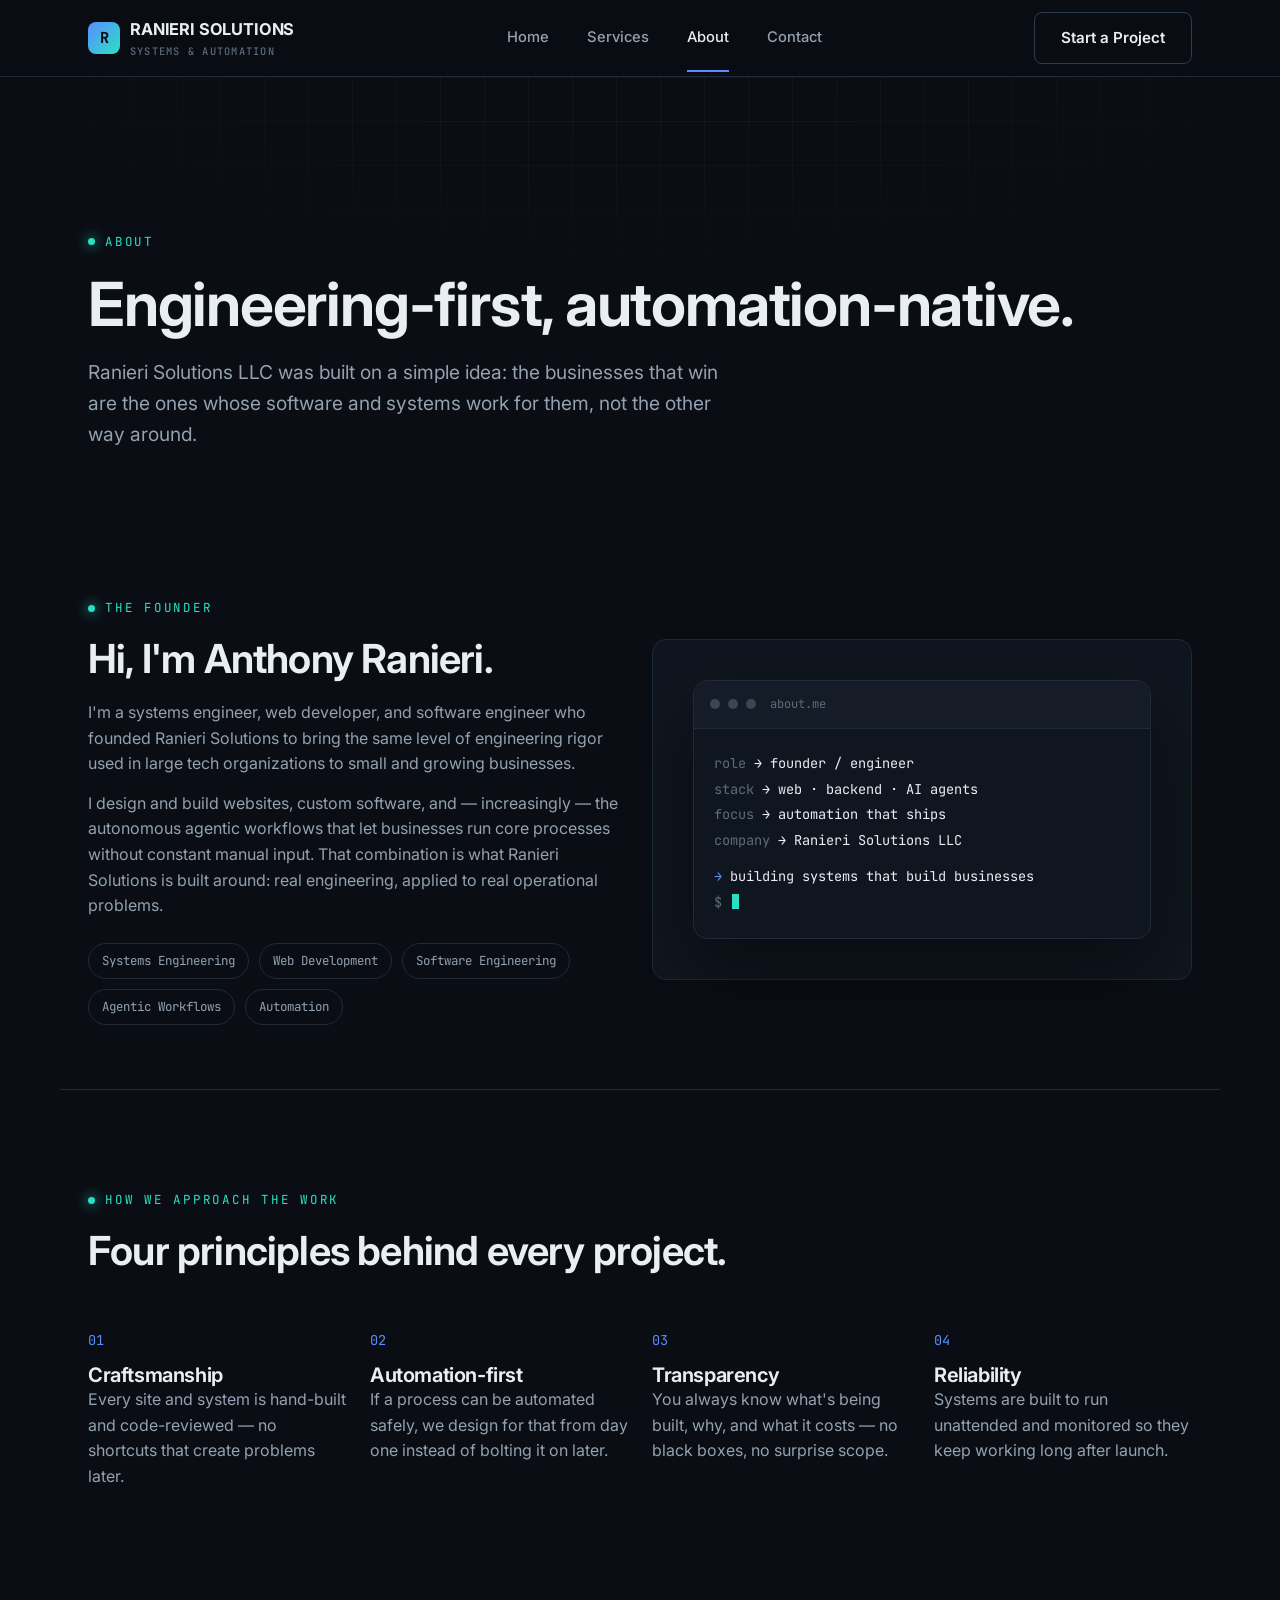
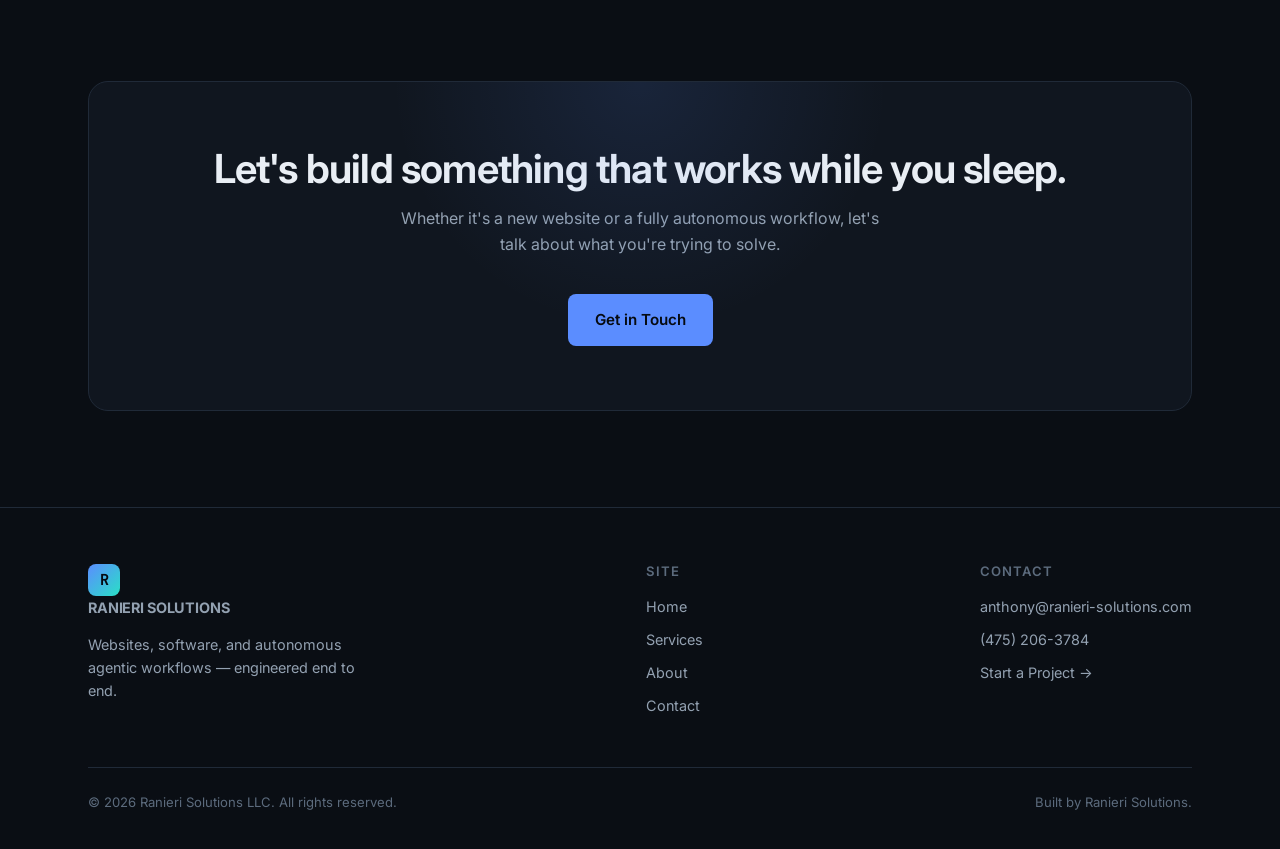
==== about.html @ 001a7ac8 "Initial commit: Ranieri Solutions LLC marketing site Static multi-page site (Home, Services, About, " ====
<!DOCTYPE html>
<html lang="en">
<head>
<meta charset="UTF-8">
<meta name="viewport" content="width=device-width, initial-scale=1.0">
<title>About — Ranieri Solutions LLC</title>
<meta name="description" content="Ranieri Solutions LLC is a systems, software, and automation engineering company built to bring modern software and AI-driven workflows to growing businesses.">
<link rel="icon" type="image/svg+xml" href="assets/favicon.svg">
<link rel="preconnect" href="https://fonts.googleapis.com">
<link rel="preconnect" href="https://fonts.gstatic.com" crossorigin>
<link href="https://fonts.googleapis.com/css2?family=Inter:wght@400;500;600;650;700;800&family=JetBrains+Mono:wght@400;500;600;700&display=swap" rel="stylesheet">
<link rel="stylesheet" href="css/style.css">
</head>
<body>

<header class="site-header">
  <div class="container nav">
    <a href="index.html" class="logo">
      <span class="logo-mark">R</span>
      <span>
        RANIERI SOLUTIONS
        <span class="logo-sub">Systems &amp; Automation</span>
      </span>
    </a>
    <nav class="nav-links">
      <a href="index.html">Home</a>
      <a href="services.html">Services</a>
      <a href="about.html" class="active">About</a>
      <a href="contact.html">Contact</a>
    </nav>
    <div class="nav-right">
      <a href="contact.html" class="btn btn-outline">Start a Project</a>
      <button class="nav-toggle" aria-label="Toggle menu">
        <span></span><span></span><span></span>
      </button>
    </div>
  </div>
</header>

<main>

  <section class="page-header">
    <div class="grid-bg"></div>
    <div class="container">
      <span class="eyebrow">About</span>
      <h1>Engineering-first, automation-native.</h1>
      <p class="lead">Ranieri Solutions LLC was built on a simple idea: the businesses that win are the ones whose software and systems work for them, not the other way around.</p>
    </div>
  </section>

  <section class="tight">
    <div class="container grid-2" style="align-items:center;">
      <div class="reveal">
        <span class="eyebrow">The founder</span>
        <h2>Hi, I'm Anthony Ranieri.</h2>
        <p style="margin-top:18px;">I'm a systems engineer, web developer, and software engineer who founded Ranieri Solutions to bring the same level of engineering rigor used in large tech organizations to small and growing businesses.</p>
        <p style="margin-top:14px;">I design and build websites, custom software, and — increasingly — the autonomous agentic workflows that let businesses run core processes without constant manual input. That combination is what Ranieri Solutions is built around: real engineering, applied to real operational problems.</p>
        <div class="tag-row">
          <span class="tag">Systems Engineering</span>
          <span class="tag">Web Development</span>
          <span class="tag">Software Engineering</span>
          <span class="tag">Agentic Workflows</span>
          <span class="tag">Automation</span>
        </div>
      </div>
      <div class="about-photo-block reveal">
        <div class="terminal">
          <div class="terminal-bar">
            <span class="terminal-dot"></span>
            <span class="terminal-dot"></span>
            <span class="terminal-dot"></span>
            <span class="terminal-title">about.me</span>
          </div>
          <div class="terminal-body">
            <div><span class="c3">role</span> <span class="c4">→ founder / engineer</span></div>
            <div><span class="c3">stack</span> <span class="c4">→ web · backend · AI agents</span></div>
            <div><span class="c3">focus</span> <span class="c4">→ automation that ships</span></div>
            <div><span class="c3">company</span> <span class="c4">→ Ranieri Solutions LLC</span></div>
            <div style="margin-top:10px;"><span class="c2">→</span> <span class="c4">building systems that build businesses</span></div>
            <div><span class="c3">$</span> <span class="cursor"></span></div>
          </div>
        </div>
      </div>
    </div>
  </section>

  <hr class="divider container">

  <section>
    <div class="container">
      <div class="section-head reveal">
        <span class="eyebrow">How we approach the work</span>
        <h2>Four principles behind every project.</h2>
      </div>
      <div class="value-row">
        <div class="value-item reveal">
          <span class="num">01</span>
          <h3>Craftsmanship</h3>
          <p>Every site and system is hand-built and code-reviewed — no shortcuts that create problems later.</p>
        </div>
        <div class="value-item reveal">
          <span class="num">02</span>
          <h3>Automation-first</h3>
          <p>If a process can be automated safely, we design for that from day one instead of bolting it on later.</p>
        </div>
        <div class="value-item reveal">
          <span class="num">03</span>
          <h3>Transparency</h3>
          <p>You always know what's being built, why, and what it costs — no black boxes, no surprise scope.</p>
        </div>
        <div class="value-item reveal">
          <span class="num">04</span>
          <h3>Reliability</h3>
          <p>Systems are built to run unattended and monitored so they keep working long after launch.</p>
        </div>
      </div>
    </div>
  </section>

  <section>
    <div class="container">
      <div class="cta-band reveal">
        <h2>Let's build something that works while you sleep.</h2>
        <p>Whether it's a new website or a fully autonomous workflow, let's talk about what you're trying to solve.</p>
        <div class="hero-actions">
          <a href="contact.html" class="btn btn-primary">Get in Touch</a>
        </div>
      </div>
    </div>
  </section>

</main>

<footer>
  <div class="container">
    <div class="footer-top">
      <div class="footer-col" style="max-width:280px;">
        <a href="index.html" class="logo" style="margin-bottom:14px;">
          <span class="logo-mark">R</span>
          <span>RANIERI SOLUTIONS</span>
        </a>
        <p>Websites, software, and autonomous agentic workflows — engineered end to end.</p>
      </div>
      <div class="footer-col">
        <h4>Site</h4>
        <a href="index.html">Home</a>
        <a href="services.html">Services</a>
        <a href="about.html">About</a>
        <a href="contact.html">Contact</a>
      </div>
      <div class="footer-col">
        <h4>Contact</h4>
        <a href="mailto:anthony@ranieri-solutions.com">anthony@ranieri-solutions.com</a>
        <a href="tel:+14752063784">(475) 206-3784</a>
        <a href="contact.html">Start a Project →</a>
      </div>
    </div>
    <hr class="divider">
    <div class="footer-bottom" style="margin-top:24px;">
      <span>© <span id="year"></span> Ranieri Solutions LLC. All rights reserved.</span>
      <span>Built by Ranieri Solutions.</span>
    </div>
  </div>
</footer>

<script src="js/main.js"></script>
</body>
</html>
---- css/style.css ----
/* ===== Tokens ===== */
:root {
  --bg: #0a0e14;
  --bg-elev: #10161f;
  --bg-elev-2: #151c27;
  --border: #202a38;
  --border-hover: #2e3c4e;
  --text: #e9eef4;
  --text-dim: #93a1b1;
  --text-faint: #5c6b7d;
  --accent: #5b8dff;
  --accent-2: #29e0c6;
  --accent-soft: rgba(91, 141, 255, 0.12);
  --radius: 14px;
  --radius-sm: 8px;
  --container: 1160px;
  --font-body: 'Inter', -apple-system, BlinkMacSystemFont, 'Segoe UI', sans-serif;
  --font-mono: 'JetBrains Mono', ui-monospace, SFMono-Regular, Menlo, monospace;
}

* { box-sizing: border-box; margin: 0; padding: 0; }

html { scroll-behavior: smooth; }

body {
  background: var(--bg);
  color: var(--text);
  font-family: var(--font-body);
  line-height: 1.6;
  -webkit-font-smoothing: antialiased;
  overflow-x: hidden;
}

img, svg { display: block; max-width: 100%; }

a { color: inherit; text-decoration: none; }

ul { list-style: none; }

.container {
  max-width: var(--container);
  margin: 0 auto;
  padding: 0 28px;
}

.eyebrow {
  display: inline-flex;
  align-items: center;
  gap: 10px;
  font-family: var(--font-mono);
  font-size: 12.5px;
  letter-spacing: 0.14em;
  text-transform: uppercase;
  color: var(--accent-2);
  margin-bottom: 18px;
}

.eyebrow::before {
  content: '';
  width: 7px;
  height: 7px;
  border-radius: 50%;
  background: var(--accent-2);
  box-shadow: 0 0 12px var(--accent-2);
}

h1, h2, h3, h4 {
  font-weight: 650;
  letter-spacing: -0.02em;
  line-height: 1.15;
}

h1 { font-size: clamp(2.4rem, 5vw, 3.8rem); }
h2 { font-size: clamp(1.8rem, 3.2vw, 2.5rem); }
h3 { font-size: 1.25rem; }

p { color: var(--text-dim); }

.lead {
  font-size: clamp(1.05rem, 1.5vw, 1.2rem);
  color: var(--text-dim);
  max-width: 640px;
}

/* ===== Background grid texture ===== */
.grid-bg {
  position: absolute;
  inset: 0;
  background-image:
    linear-gradient(to right, rgba(255,255,255,0.035) 1px, transparent 1px),
    linear-gradient(to bottom, rgba(255,255,255,0.035) 1px, transparent 1px);
  background-size: 44px 44px;
  -webkit-mask-image: radial-gradient(ellipse 70% 60% at 50% 0%, #000 20%, transparent 75%);
  mask-image: radial-gradient(ellipse 70% 60% at 50% 0%, #000 20%, transparent 75%);
  pointer-events: none;
}

/* ===== Buttons ===== */
.btn {
  display: inline-flex;
  align-items: center;
  justify-content: center;
  gap: 8px;
  padding: 13px 26px;
  border-radius: var(--radius-sm);
  font-weight: 600;
  font-size: 0.95rem;
  border: 1px solid transparent;
  cursor: pointer;
  transition: transform 0.15s ease, border-color 0.15s ease, background 0.15s ease, box-shadow 0.15s ease;
  white-space: nowrap;
}

.btn-primary {
  background: var(--accent);
  color: #060a10;
  box-shadow: 0 0 0 0 rgba(91,141,255,0);
}

.btn-primary:hover {
  transform: translateY(-1px);
  box-shadow: 0 8px 24px rgba(91,141,255,0.35);
}

.btn-outline {
  background: transparent;
  border-color: var(--border-hover);
  color: var(--text);
}

.btn-outline:hover {
  border-color: var(--accent);
  color: var(--accent);
}

.btn-block { width: 100%; }

/* ===== Header / Nav ===== */
header.site-header {
  position: sticky;
  top: 0;
  z-index: 100;
  background: rgba(10, 14, 20, 0.78);
  backdrop-filter: blur(14px);
  border-bottom: 1px solid var(--border);
}

.nav {
  display: flex;
  align-items: center;
  justify-content: space-between;
  height: 76px;
}

.logo {
  display: flex;
  align-items: center;
  gap: 10px;
  font-weight: 700;
  font-size: 1.02rem;
  letter-spacing: -0.01em;
}

.logo-mark {
  width: 32px;
  height: 32px;
  border-radius: 8px;
  background: linear-gradient(135deg, var(--accent), var(--accent-2));
  display: flex;
  align-items: center;
  justify-content: center;
  font-family: var(--font-mono);
  font-weight: 700;
  color: #060a10;
  font-size: 0.95rem;
}

.logo-sub {
  display: block;
  font-family: var(--font-mono);
  font-size: 0.65rem;
  letter-spacing: 0.12em;
  color: var(--text-faint);
  font-weight: 500;
  text-transform: uppercase;
  margin-top: 1px;
}

.nav-links {
  display: flex;
  align-items: center;
  gap: 38px;
}

.nav-links a {
  font-size: 0.92rem;
  font-weight: 500;
  color: var(--text-dim);
  transition: color 0.15s ease;
  position: relative;
}

.nav-links a:hover { color: var(--text); }

.nav-links a.active { color: var(--text); }

.nav-links a.active::after {
  content: '';
  position: absolute;
  left: 0; right: 0; bottom: -22px;
  height: 2px;
  background: var(--accent);
}

.nav-right { display: flex; align-items: center; gap: 22px; }

.nav-toggle {
  display: none;
  flex-direction: column;
  gap: 5px;
  background: none;
  border: none;
  cursor: pointer;
  padding: 8px;
}

.nav-toggle span {
  width: 22px;
  height: 2px;
  background: var(--text);
  display: block;
}

/* ===== Sections ===== */
section { position: relative; padding: 96px 0; }
section.tight { padding: 64px 0; }

.section-head { max-width: 640px; margin-bottom: 56px; }
.section-head.center { margin-left: auto; margin-right: auto; text-align: center; }

.divider {
  height: 1px;
  background: var(--border);
  border: none;
}

/* ===== Hero ===== */
.hero {
  position: relative;
  padding: 120px 0 100px;
  overflow: hidden;
}

.hero-grid {
  display: grid;
  grid-template-columns: 1.1fr 0.9fr;
  gap: 60px;
  align-items: center;
}

.hero-actions {
  display: flex;
  gap: 14px;
  margin-top: 36px;
  flex-wrap: wrap;
}

.hero-stats {
  display: flex;
  gap: 40px;
  margin-top: 64px;
  flex-wrap: wrap;
}

.hero-stat .num {
  font-family: var(--font-mono);
  font-size: 1.7rem;
  font-weight: 700;
  color: var(--text);
}

.hero-stat .label {
  font-size: 0.82rem;
  color: var(--text-faint);
  margin-top: 2px;
}

/* Terminal/graph visual */
.hero-visual {
  position: relative;
}

.terminal {
  background: var(--bg-elev);
  border: 1px solid var(--border);
  border-radius: var(--radius);
  overflow: hidden;
  box-shadow: 0 30px 80px rgba(0,0,0,0.45);
}

.terminal-bar {
  display: flex;
  align-items: center;
  gap: 8px;
  padding: 14px 16px;
  border-bottom: 1px solid var(--border);
  background: var(--bg-elev-2);
}

.terminal-dot { width: 10px; height: 10px; border-radius: 50%; background: #3a4657; }
.terminal-title {
  margin-left: 6px;
  font-family: var(--font-mono);
  font-size: 0.75rem;
  color: var(--text-faint);
}

.terminal-body {
  padding: 22px 20px;
  font-family: var(--font-mono);
  font-size: 0.85rem;
  line-height: 1.9;
}

.terminal-body .c1 { color: var(--accent-2); }
.terminal-body .c2 { color: var(--accent); }
.terminal-body .c3 { color: var(--text-faint); }
.terminal-body .c4 { color: var(--text); }

.cursor {
  display: inline-block;
  width: 7px;
  height: 15px;
  background: var(--accent-2);
  margin-left: 2px;
  animation: blink 1.1s steps(1) infinite;
  vertical-align: -2px;
}

@keyframes blink { 50% { opacity: 0; } }

/* ===== Cards / Grid ===== */
.grid-3 { display: grid; grid-template-columns: repeat(3, 1fr); gap: 24px; }
.grid-2 { display: grid; grid-template-columns: repeat(2, 1fr); gap: 24px; }
.grid-4 { display: grid; grid-template-columns: repeat(4, 1fr); gap: 24px; }

.card {
  background: var(--bg-elev);
  border: 1px solid var(--border);
  border-radius: var(--radius);
  padding: 32px;
  transition: border-color 0.2s ease, transform 0.2s ease;
}

.card:hover { border-color: var(--border-hover); transform: translateY(-3px); }

.card-icon {
  width: 44px;
  height: 44px;
  border-radius: 10px;
  background: var(--accent-soft);
  display: flex;
  align-items: center;
  justify-content: center;
  margin-bottom: 20px;
  color: var(--accent);
}

.card h3 { margin-bottom: 10px; }
.card p { font-size: 0.94rem; }

.card-link {
  display: inline-flex;
  align-items: center;
  gap: 6px;
  margin-top: 18px;
  font-size: 0.88rem;
  font-weight: 600;
  color: var(--accent);
}

/* ===== Service detail blocks ===== */
.service-block {
  display: grid;
  grid-template-columns: 0.85fr 1.15fr;
  gap: 56px;
  padding: 64px 0;
  align-items: start;
}

.service-block + .service-block { border-top: 1px solid var(--border); }

.service-index {
  font-family: var(--font-mono);
  color: var(--text-faint);
  font-size: 0.85rem;
  margin-bottom: 14px;
}

.check-list li {
  display: flex;
  gap: 12px;
  padding: 10px 0;
  border-bottom: 1px solid var(--border);
  color: var(--text-dim);
  font-size: 0.94rem;
}

.check-list li:last-child { border-bottom: none; }

.check-list li svg { flex-shrink: 0; margin-top: 3px; color: var(--accent-2); }

/* ===== Steps / process ===== */
.steps { display: grid; grid-template-columns: repeat(4, 1fr); gap: 24px; counter-reset: step; }

.step { position: relative; padding-top: 46px; }

.step::before {
  counter-increment: step;
  content: '0' counter(step);
  font-family: var(--font-mono);
  font-size: 0.85rem;
  color: var(--accent);
  position: absolute;
  top: 0; left: 0;
}

.step h3 { font-size: 1.05rem; margin-bottom: 8px; }
.step p { font-size: 0.9rem; }

/* ===== CTA band ===== */
.cta-band {
  background: var(--bg-elev);
  border: 1px solid var(--border);
  border-radius: 20px;
  padding: 64px;
  text-align: center;
  position: relative;
  overflow: hidden;
}

.cta-band::before {
  content: '';
  position: absolute;
  width: 500px; height: 500px;
  background: radial-gradient(circle, var(--accent-soft), transparent 70%);
  top: -250px; left: 50%;
  transform: translateX(-50%);
}

.cta-band h2 { margin-bottom: 14px; }
.cta-band p { max-width: 480px; margin: 0 auto 30px; }
.cta-band .hero-actions { justify-content: center; }

/* ===== About page ===== */
.value-row { display: grid; grid-template-columns: repeat(4, 1fr); gap: 24px; }

.value-item .num {
  font-family: var(--font-mono);
  color: var(--accent);
  font-size: 0.85rem;
  margin-bottom: 12px;
  display: block;
}

.about-photo-block {
  background: var(--bg-elev);
  border: 1px solid var(--border);
  border-radius: var(--radius);
  padding: 40px;
}

.tag-row { display: flex; flex-wrap: wrap; gap: 10px; margin-top: 24px; }

.tag {
  font-family: var(--font-mono);
  font-size: 0.78rem;
  padding: 7px 13px;
  border: 1px solid var(--border);
  border-radius: 999px;
  color: var(--text-dim);
}

/* ===== Contact ===== */
.contact-grid { display: grid; grid-template-columns: 1fr 1fr; gap: 60px; }

.field { margin-bottom: 20px; }

.field label {
  display: block;
  font-size: 0.85rem;
  font-weight: 600;
  margin-bottom: 8px;
  color: var(--text-dim);
}

.field input, .field textarea, .field select {
  width: 100%;
  background: var(--bg-elev);
  border: 1px solid var(--border);
  border-radius: var(--radius-sm);
  padding: 13px 15px;
  color: var(--text);
  font-family: var(--font-body);
  font-size: 0.95rem;
  transition: border-color 0.15s ease;
}

.field input:focus, .field textarea:focus, .field select:focus {
  outline: none;
  border-color: var(--accent);
}

.field textarea { resize: vertical; min-height: 130px; }

.contact-info-item {
  display: flex;
  gap: 16px;
  padding: 20px 0;
  border-bottom: 1px solid var(--border);
}

.contact-info-item:last-child { border-bottom: none; }

.contact-info-item .card-icon { margin-bottom: 0; flex-shrink: 0; }

.form-note { font-size: 0.82rem; color: var(--text-faint); margin-top: 12px; }

.form-status {
  margin-top: 16px;
  font-size: 0.88rem;
  font-family: var(--font-mono);
  display: none;
}

.form-status.show { display: block; }
.form-status.ok { color: var(--accent-2); }
.form-status.err { color: #ff8a8a; }

/* ===== Footer ===== */
footer {
  border-top: 1px solid var(--border);
  padding: 56px 0 36px;
}

.footer-top {
  display: flex;
  justify-content: space-between;
  align-items: flex-start;
  flex-wrap: wrap;
  gap: 40px;
  margin-bottom: 40px;
}

.footer-col h4 {
  font-size: 0.82rem;
  text-transform: uppercase;
  letter-spacing: 0.08em;
  color: var(--text-faint);
  margin-bottom: 16px;
  font-weight: 600;
}

.footer-col a, .footer-col p {
  display: block;
  font-size: 0.9rem;
  color: var(--text-dim);
  margin-bottom: 10px;
}

.footer-col a:hover { color: var(--text); }

.footer-bottom {
  display: flex;
  justify-content: space-between;
  align-items: center;
  flex-wrap: wrap;
  gap: 12px;
  font-size: 0.82rem;
  color: var(--text-faint);
}

.reveal {
  opacity: 0;
  transform: translateY(18px);
  transition: opacity 0.6s ease, transform 0.6s ease;
}

.reveal.in { opacity: 1; transform: translateY(0); }

/* ===== Page header (inner pages) ===== */
.page-header { padding: 150px 0 80px; position: relative; }
.page-header .lead { margin-top: 18px; }

/* ===== Responsive ===== */
@media (max-width: 900px) {
  .hero-grid { grid-template-columns: 1fr; }
  .hero-visual { order: -1; }
  .grid-3, .grid-4, .grid-2 { grid-template-columns: 1fr 1fr; }
  .steps { grid-template-columns: 1fr 1fr; }
  .value-row { grid-template-columns: 1fr 1fr; }
  .service-block { grid-template-columns: 1fr; gap: 24px; }
  .contact-grid { grid-template-columns: 1fr; }
}

@media (max-width: 640px) {
  .nav-links { position: fixed; top: 76px; left: 0; right: 0; background: var(--bg); border-bottom: 1px solid var(--border); flex-direction: column; align-items: flex-start; padding: 24px 28px; gap: 20px; transform: translateY(-140%); transition: transform 0.25s ease; }
  .nav-links.open { transform: translateY(0); }
  .nav-links a.active::after { display: none; }
  .nav-toggle { display: flex; }
  .nav-right .btn-outline { display: none; }
  .grid-3, .grid-4, .grid-2 { grid-template-columns: 1fr; }
  .steps { grid-template-columns: 1fr; }
  .value-row { grid-template-columns: 1fr; }
  .cta-band { padding: 40px 24px; }
  .footer-top { flex-direction: column; }
  section { padding: 64px 0; }
  .hero { padding: 90px 0 60px; }
  .page-header { padding: 120px 0 56px; }
}
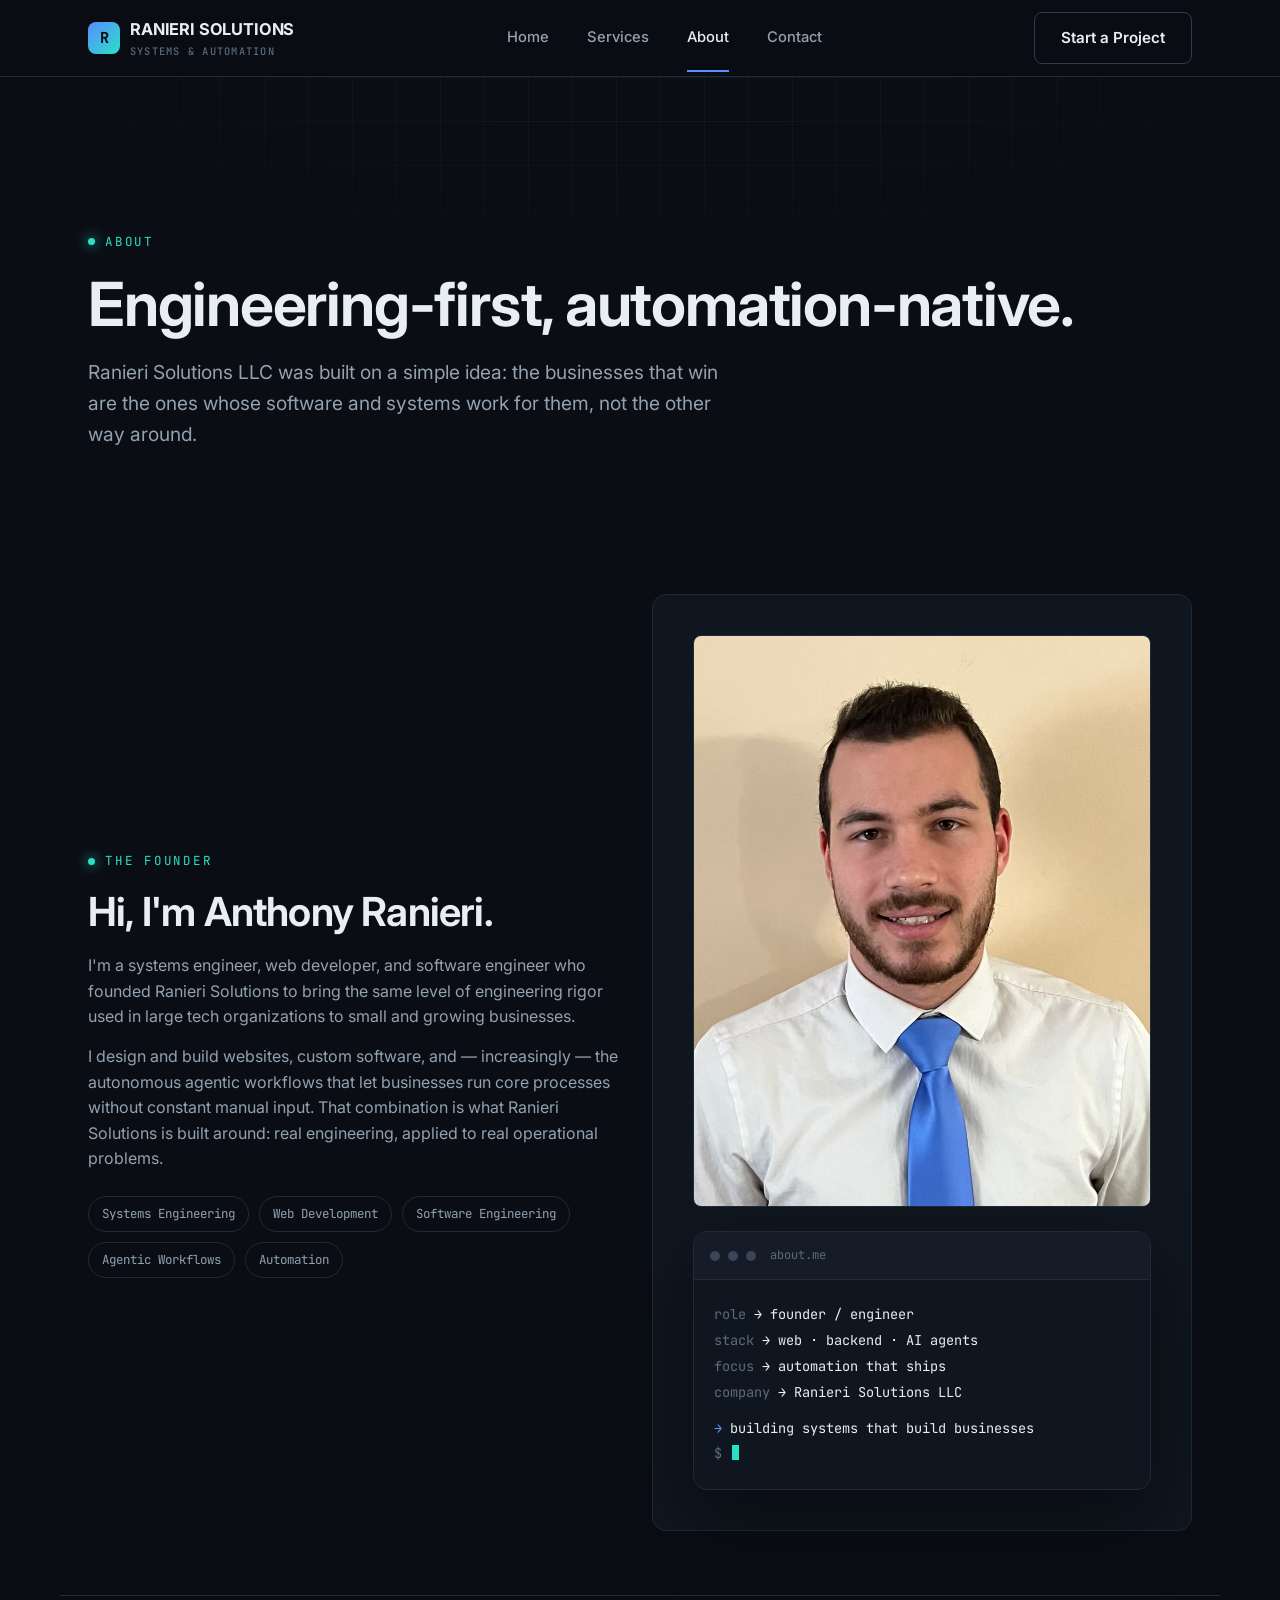
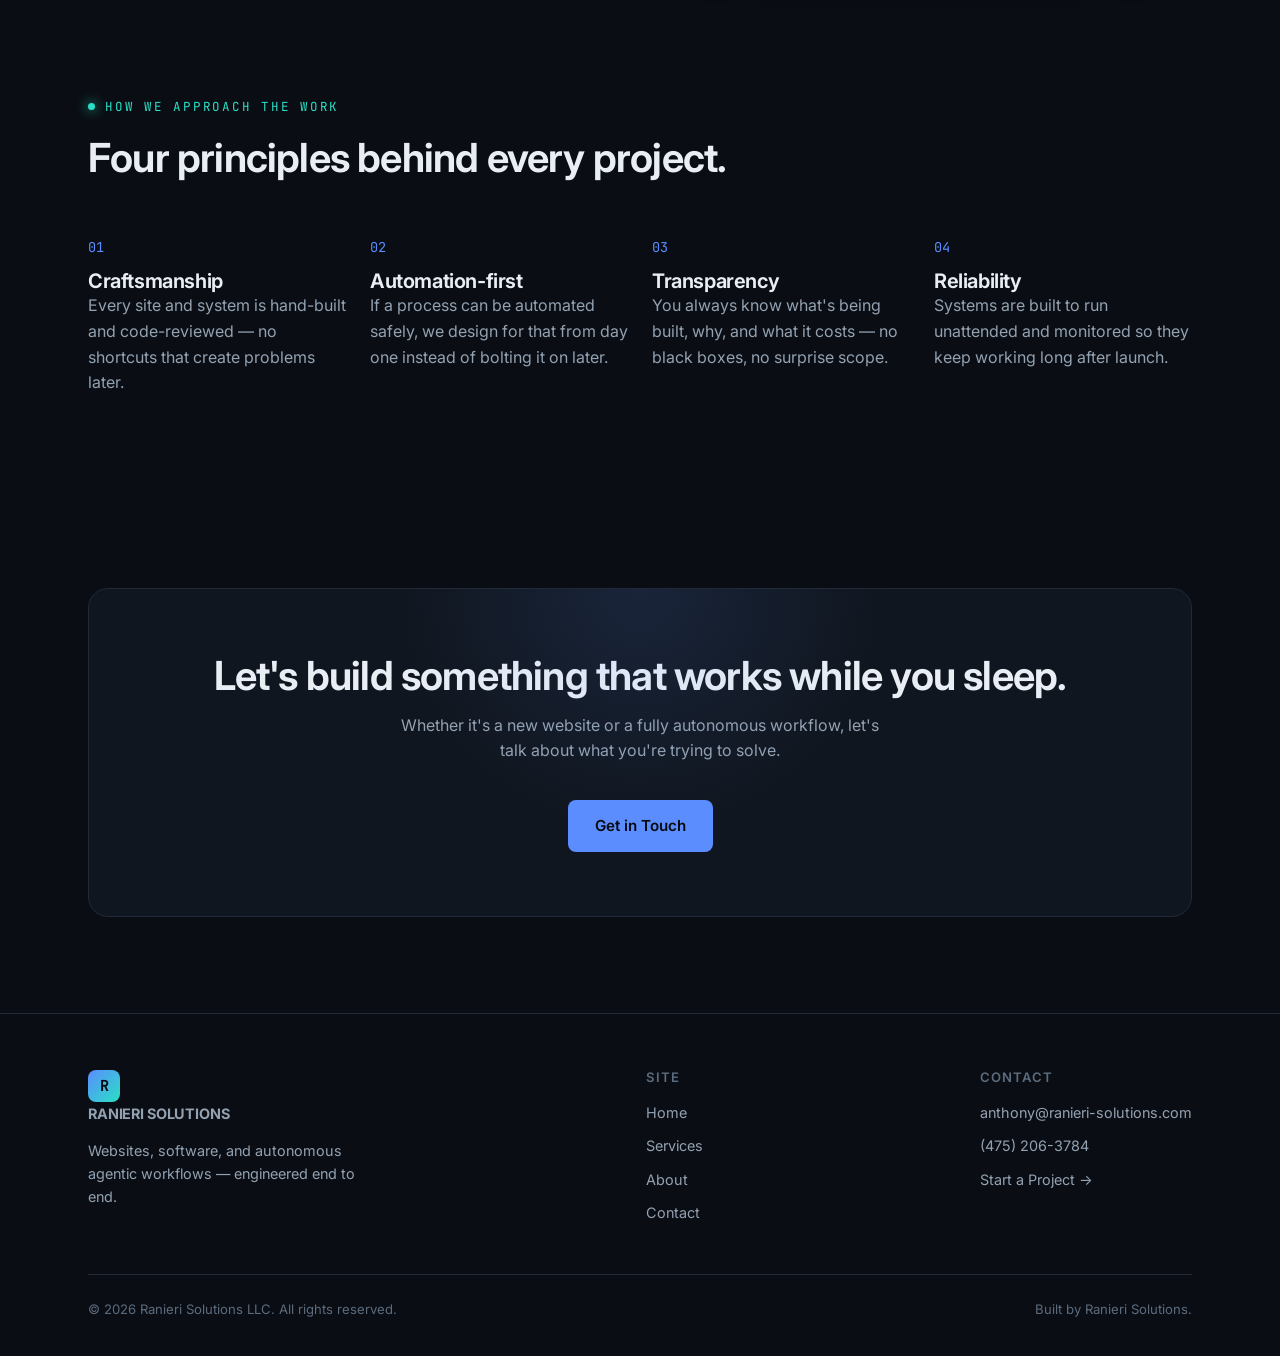
==== commit 771de5df: "Add founder headshot to About page Compressed from 617KB to 58KB (resized to 900px wide, JPEG qualit" ====
--- a/about.html
+++ b/about.html
@@ -64,6 +64,9 @@
         </div>
       </div>
       <div class="about-photo-block reveal">
+        <div class="photo-frame">
+          <img src="assets/anthony-headshot.jpg" alt="Anthony Ranieri, founder of Ranieri Solutions LLC" width="900" height="1022" loading="lazy">
+        </div>
         <div class="terminal">
           <div class="terminal-bar">
             <span class="terminal-dot"></span>
--- a/css/style.css
+++ b/css/style.css
@@ -470,6 +470,22 @@
   padding: 40px;
 }
 
+.photo-frame {
+  border-radius: var(--radius-sm);
+  overflow: hidden;
+  border: 1px solid var(--border);
+  margin-bottom: 24px;
+  aspect-ratio: 4 / 5;
+  background: var(--bg-elev-2);
+}
+
+.photo-frame img {
+  width: 100%;
+  height: 100%;
+  object-fit: cover;
+  display: block;
+}
+
 .tag-row { display: flex; flex-wrap: wrap; gap: 10px; margin-top: 24px; }
 
 .tag {
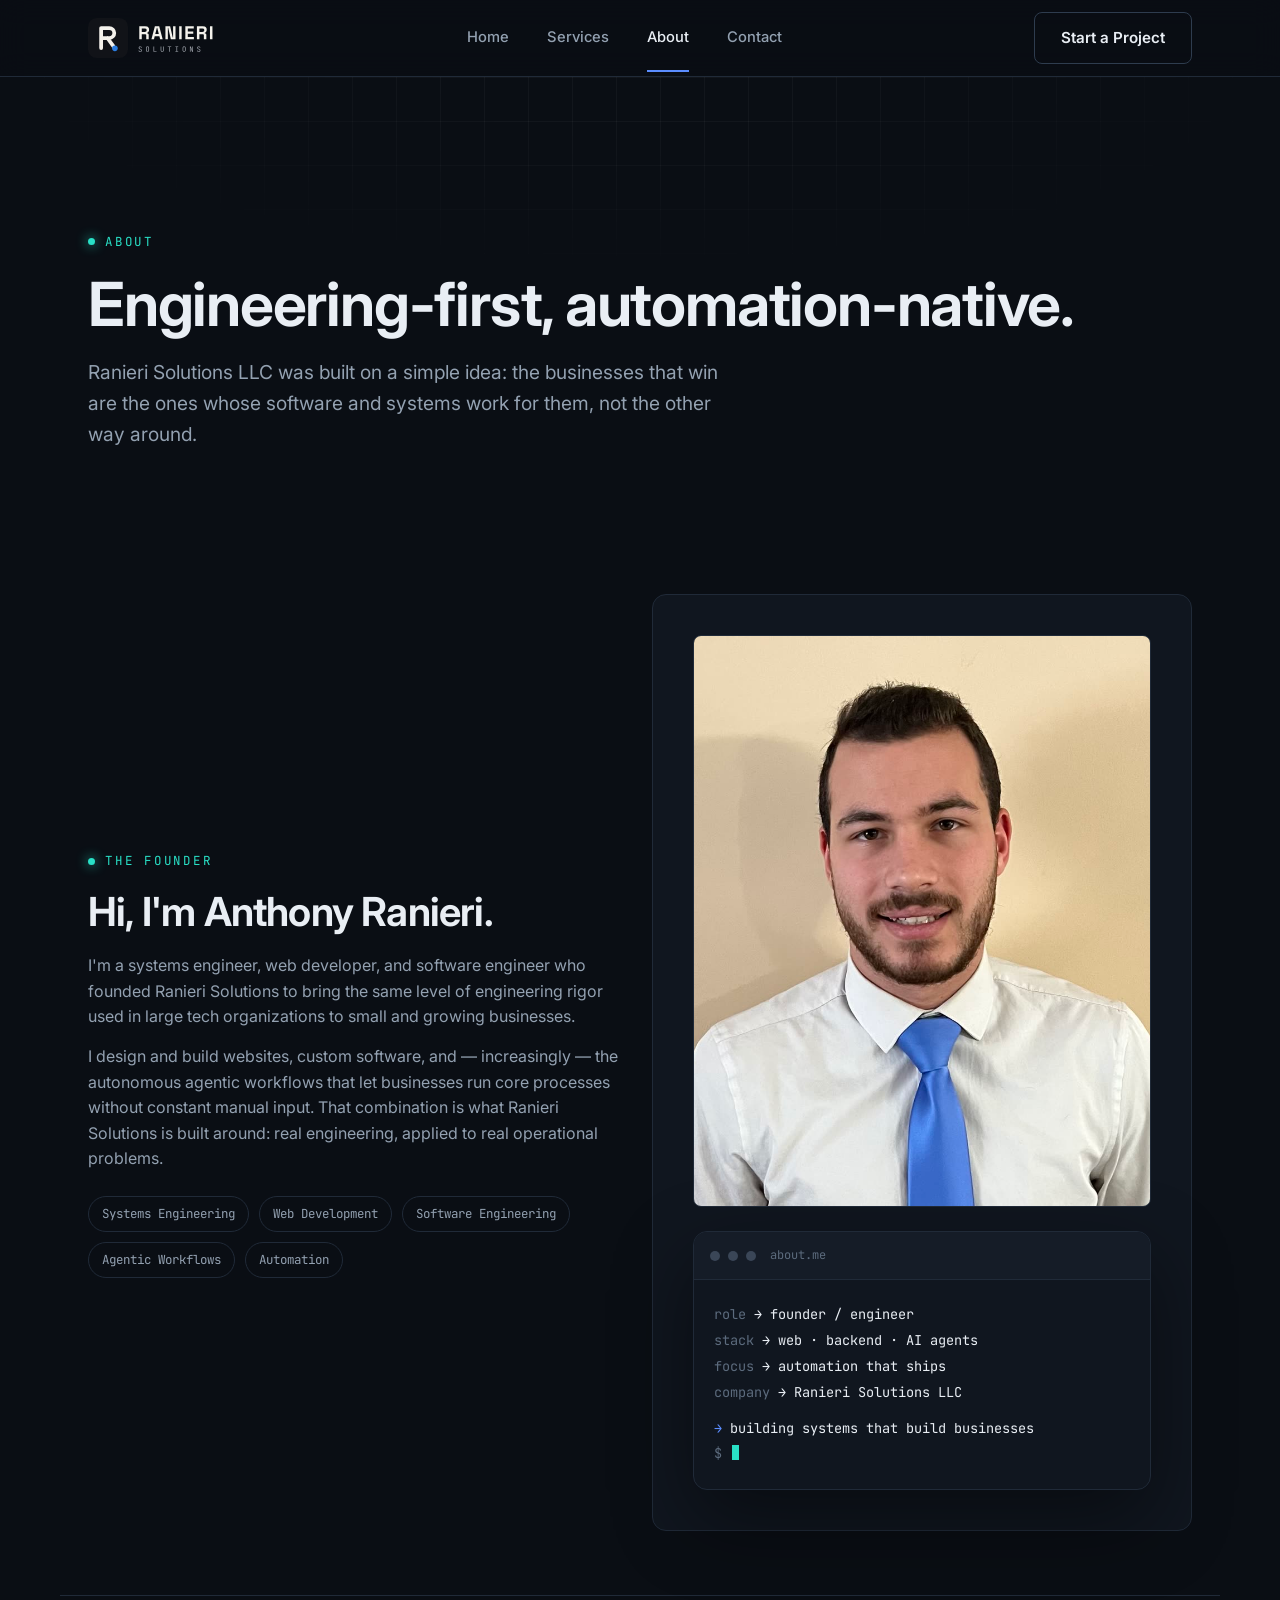
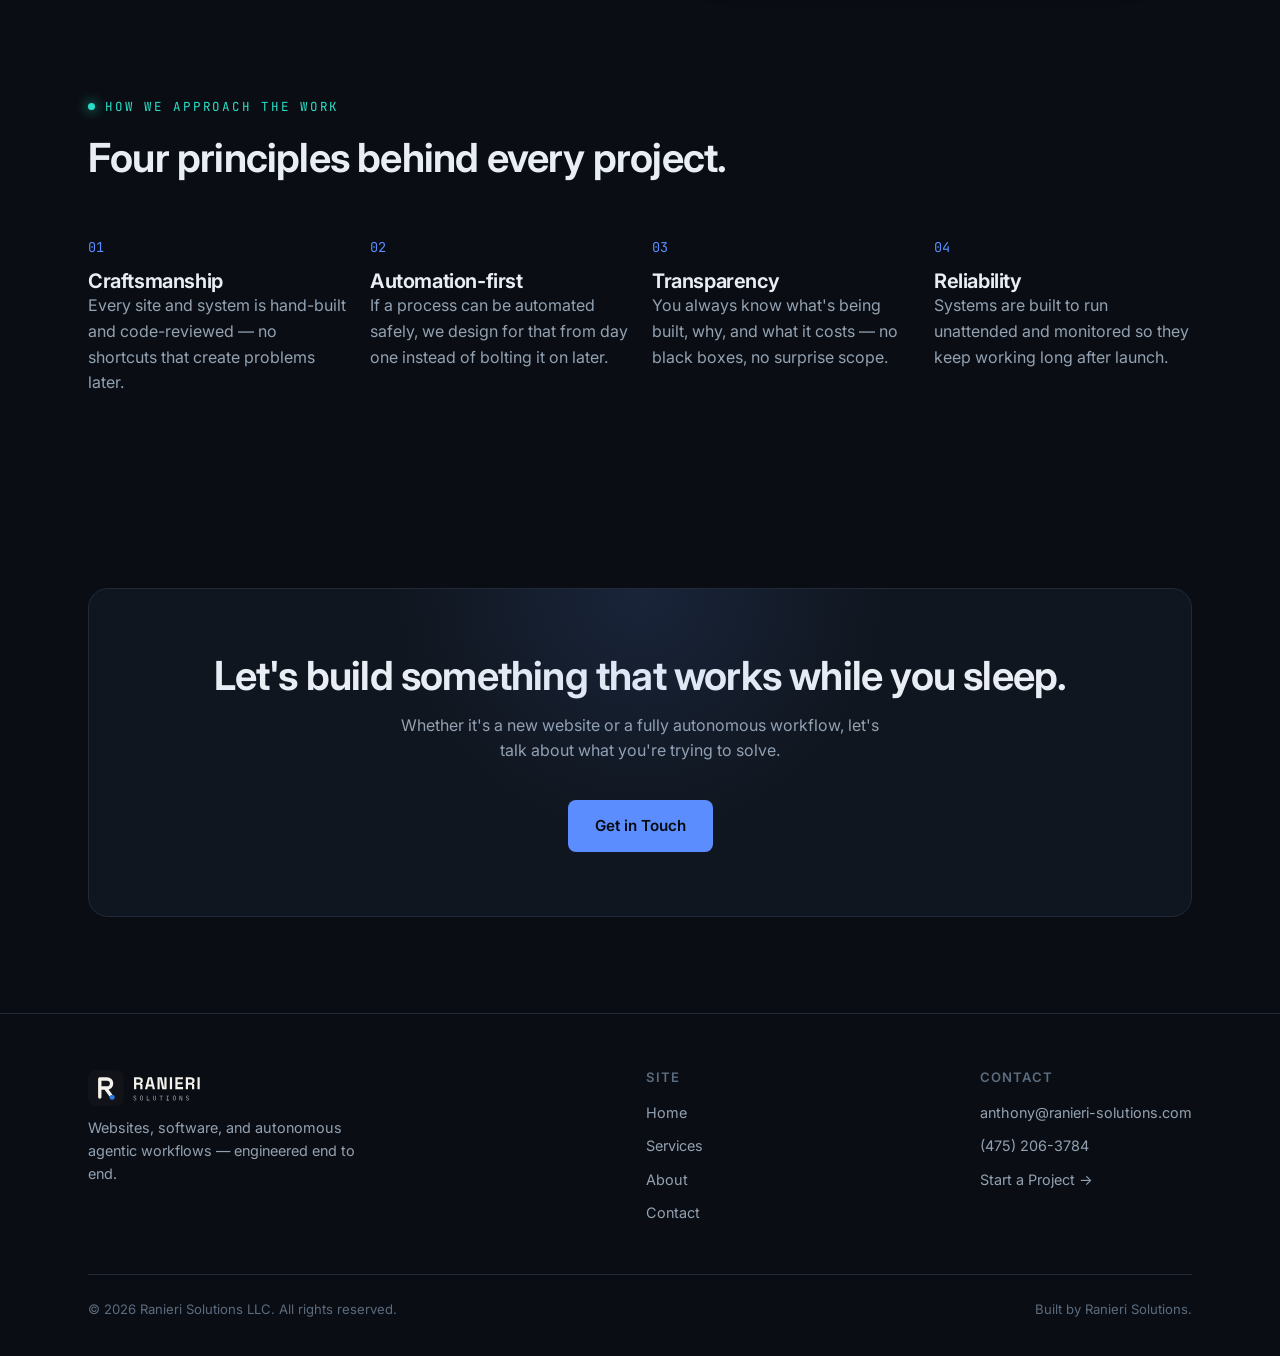
==== commit 9827c163: "Add new logo lockup and favicon set Replace the text logo in header and footer with the SVG lockup, " ====
--- a/about.html
+++ b/about.html
@@ -5,7 +5,10 @@
 <meta name="viewport" content="width=device-width, initial-scale=1.0">
 <title>About — Ranieri Solutions LLC</title>
 <meta name="description" content="Ranieri Solutions LLC is a systems, software, and automation engineering company built to bring modern software and AI-driven workflows to growing businesses.">
-<link rel="icon" type="image/svg+xml" href="assets/favicon.svg">
+<link rel="icon" href="/favicon.ico" sizes="any">
+<link rel="icon" href="/favicon.svg" type="image/svg+xml">
+<link rel="icon" href="/favicon-32.png" type="image/png" sizes="32x32">
+<link rel="apple-touch-icon" href="/apple-touch-icon.png">
 <link rel="preconnect" href="https://fonts.googleapis.com">
 <link rel="preconnect" href="https://fonts.gstatic.com" crossorigin>
 <link href="https://fonts.googleapis.com/css2?family=Inter:wght@400;500;600;650;700;800&family=JetBrains+Mono:wght@400;500;600;700&display=swap" rel="stylesheet">
@@ -15,13 +18,7 @@
 
 <header class="site-header">
   <div class="container nav">
-    <a href="index.html" class="logo">
-      <span class="logo-mark">R</span>
-      <span>
-        RANIERI SOLUTIONS
-        <span class="logo-sub">Systems &amp; Automation</span>
-      </span>
-    </a>
+    <a href="index.html" class="logo"><img src="assets/logo-lockup-white.svg" alt="Ranieri Solutions" width="127" height="40"></a>
     <nav class="nav-links">
       <a href="index.html">Home</a>
       <a href="services.html">Services</a>
@@ -138,10 +135,7 @@
   <div class="container">
     <div class="footer-top">
       <div class="footer-col" style="max-width:280px;">
-        <a href="index.html" class="logo" style="margin-bottom:14px;">
-          <span class="logo-mark">R</span>
-          <span>RANIERI SOLUTIONS</span>
-        </a>
+        <a href="index.html" class="logo footer-logo"><img src="assets/logo-lockup-white.svg" alt="Ranieri Solutions" width="114" height="36"></a>
         <p>Websites, software, and autonomous agentic workflows — engineered end to end.</p>
       </div>
       <div class="footer-col">
--- a/css/style.css
+++ b/css/style.css
@@ -153,37 +153,22 @@
 }
 
 .logo {
-  display: flex;
-  align-items: center;
-  gap: 10px;
-  font-weight: 700;
-  font-size: 1.02rem;
-  letter-spacing: -0.01em;
-}
-
-.logo-mark {
-  width: 32px;
-  height: 32px;
-  border-radius: 8px;
-  background: linear-gradient(135deg, var(--accent), var(--accent-2));
-  display: flex;
-  align-items: center;
-  justify-content: center;
-  font-family: var(--font-mono);
-  font-weight: 700;
-  color: #060a10;
-  font-size: 0.95rem;
-}
-
-.logo-sub {
+  display: inline-flex;
+  align-items: center;
+}
+
+.logo img {
+  height: 40px;
+  width: auto;
   display: block;
-  font-family: var(--font-mono);
-  font-size: 0.65rem;
-  letter-spacing: 0.12em;
-  color: var(--text-faint);
-  font-weight: 500;
-  text-transform: uppercase;
-  margin-top: 1px;
+}
+
+.footer-logo {
+  margin-bottom: 14px;
+}
+
+.footer-logo img {
+  height: 36px;
 }
 
 .nav-links {
